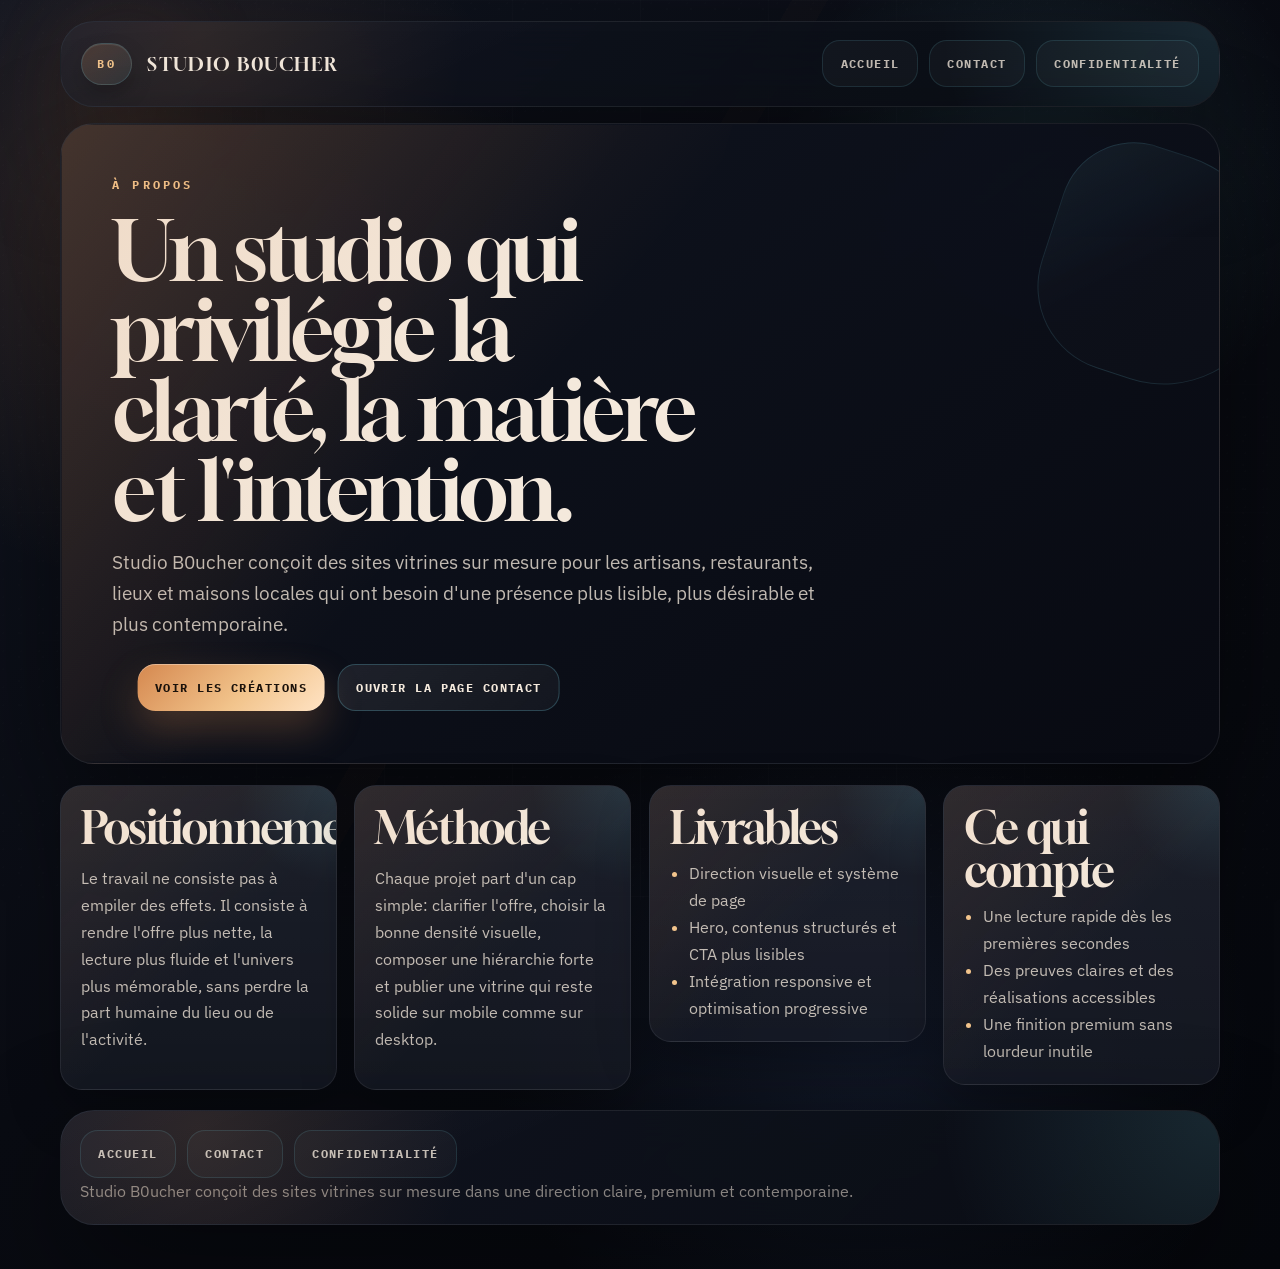
==== a-propos.html @ 5b560fc4 "Refine site direction and add static pages" ====
<!DOCTYPE html>
<html lang="fr">
  <head>
    <meta charset="UTF-8">
    <meta name="viewport" content="width=device-width, initial-scale=1.0">
    <meta
      name="description"
      content="D&eacute;couvrir Studio B0ucher, son approche, sa m&eacute;thode et sa direction visuelle pour concevoir des sites vitrines clairs, premium et sur mesure."
    >
    <meta name="robots" content="index,follow">
    <meta name="theme-color" content="#090b12">
    <meta property="og:locale" content="fr_FR">
    <meta property="og:type" content="website">
    <meta property="og:site_name" content="Studio B0ucher">
    <meta property="og:title" content="&Agrave; propos | Studio B0ucher">
    <meta property="og:description" content="D&eacute;couvrir Studio B0ucher, son approche, sa m&eacute;thode et sa direction visuelle pour concevoir des sites vitrines clairs, premium et sur mesure.">
    <meta property="og:url" content="https://openapi-routeur.github.io/MonSiteBreton/a-propos.html">
    <meta property="og:image" content="https://openapi-routeur.github.io/MonSiteBreton/assets/og-studio-b0ucher.png">
    <meta name="twitter:card" content="summary_large_image">
    <meta name="twitter:title" content="&Agrave; propos | Studio B0ucher">
    <meta name="twitter:description" content="D&eacute;couvrir Studio B0ucher, son approche, sa m&eacute;thode et sa direction visuelle pour concevoir des sites vitrines clairs, premium et sur mesure.">
    <meta name="twitter:image" content="https://openapi-routeur.github.io/MonSiteBreton/assets/og-studio-b0ucher.png">
    <title>&Agrave; propos | Studio B0ucher</title>
    <link rel="canonical" href="https://openapi-routeur.github.io/MonSiteBreton/a-propos.html">
    <link rel="icon" href="assets/favicon.svg" type="image/svg+xml" sizes="any">
    <link rel="icon" href="assets/favicon.png" type="image/png" sizes="64x64">
    <link rel="shortcut icon" href="favicon.ico" type="image/x-icon">
    <link rel="apple-touch-icon" href="assets/apple-touch-icon.png" sizes="180x180">
    <link rel="manifest" href="site.webmanifest">
    <link rel="preconnect" href="https://fonts.googleapis.com">
    <link rel="preconnect" href="https://fonts.gstatic.com" crossorigin>
    <link
      href="https://fonts.googleapis.com/css2?family=Gloock&family=IBM+Plex+Mono:wght@400;500;600;700&family=IBM+Plex+Sans:wght@400;500;600;700&display=swap"
      rel="stylesheet"
    >
    <link rel="stylesheet" href="assets/site-pages.css">
  </head>
  <body>
    <a class="skip-link" href="#contenu">Aller au contenu</a>
    <div class="page">
      <header class="shell card topbar">
        <a class="brand focus-ring" href="./index.html">
          <span class="brand-mark">B0</span>
          <span class="brand-copy">Studio B0ucher</span>
        </a>
        <nav class="nav" aria-label="Navigation principale">
          <a class="focus-ring" href="./index.html">Accueil</a>
          <a class="focus-ring" href="./contact.html">Contact</a>
          <a class="focus-ring" href="./politique-confidentialite.html">Confidentialit&eacute;</a>
        </nav>
      </header>

      <main class="shell" id="contenu">
        <section class="card card-strong hero">
          <p class="eyebrow">&Agrave; propos</p>
          <h1>Un studio qui privil&eacute;gie la clart&eacute;, la mati&egrave;re et l'intention.</h1>
          <p class="lead">
            Studio B0ucher con&ccedil;oit des sites vitrines sur mesure pour les
            artisans, restaurants, lieux et maisons locales qui ont besoin d'une
            pr&eacute;sence plus lisible, plus d&eacute;sirable et plus contemporaine.
          </p>
          <div class="hero-actions">
            <a class="button button-primary focus-ring" href="./index.html#creations">Voir les cr&eacute;ations</a>
            <a class="button button-secondary focus-ring" href="./contact.html">Ouvrir la page contact</a>
          </div>
        </section>

        <section class="grid grid-2">
          <article class="panel">
            <h2>Positionnement</h2>
            <p>
              Le travail ne consiste pas &agrave; empiler des effets. Il consiste &agrave;
              rendre l'offre plus nette, la lecture plus fluide et l'univers plus
              m&eacute;morable, sans perdre la part humaine du lieu ou de l'activit&eacute;.
            </p>
          </article>
          <article class="panel">
            <h2>M&eacute;thode</h2>
            <p>
              Chaque projet part d'un cap simple: clarifier l'offre, choisir la
              bonne densit&eacute; visuelle, composer une hi&eacute;rarchie forte et publier
              une vitrine qui reste solide sur mobile comme sur desktop.
            </p>
          </article>
          <article class="panel">
            <h2>Livrables</h2>
            <ul>
              <li>Direction visuelle et syst&egrave;me de page</li>
              <li>Hero, contenus structur&eacute;s et CTA plus lisibles</li>
              <li>Int&eacute;gration responsive et optimisation progressive</li>
            </ul>
          </article>
          <article class="panel">
            <h2>Ce qui compte</h2>
            <ul>
              <li>Une lecture rapide d&egrave;s les premi&egrave;res secondes</li>
              <li>Des preuves claires et des r&eacute;alisations accessibles</li>
              <li>Une finition premium sans lourdeur inutile</li>
            </ul>
          </article>
        </section>
      </main>

      <footer class="shell card footer">
        <nav class="nav" aria-label="Liens de pied de page">
          <a class="focus-ring" href="./index.html">Accueil</a>
          <a class="focus-ring" href="./contact.html">Contact</a>
          <a class="focus-ring" href="./politique-confidentialite.html">Confidentialit&eacute;</a>
        </nav>
        <p>Studio B0ucher con&ccedil;oit des sites vitrines sur mesure dans une direction claire, premium et contemporaine.</p>
      </footer>
    </div>
  </body>
</html>
---- assets/site-pages.css ----
:root {
  --ink-980: #05070c;
  --ink-950: #090b12;
  --ink-920: #101521;
  --ink-900: #151d2d;
  --ink-860: #1d2840;
  --text: #f4e9dc;
  --text-soft: rgba(244, 233, 220, 0.78);
  --text-muted: rgba(244, 233, 220, 0.54);
  --panel: rgba(17, 21, 33, 0.78);
  --panel-strong: rgba(12, 15, 24, 0.94);
  --panel-soft: rgba(255, 255, 255, 0.04);
  --line: rgba(255, 255, 255, 0.08);
  --line-strong: rgba(213, 136, 79, 0.24);
  --accent: #d5884f;
  --accent-soft: #f2c48c;
  --signal: #7de8ff;
  --signal-soft: rgba(125, 232, 255, 0.18);
  --shadow-xl: 0 40px 120px rgba(0, 0, 0, 0.48);
  --shadow-card: 0 22px 52px rgba(0, 0, 0, 0.26);
  --radius-xxl: 34px;
  --radius-xl: 26px;
  --radius-lg: 22px;
  --radius-md: 18px;
  --radius-pill: 999px;
  --max-width: 1160px;
  --font-display: "Gloock", "Times New Roman", serif;
  --font-body: "IBM Plex Sans", "Segoe UI", sans-serif;
  --font-accent: "IBM Plex Mono", "Courier New", monospace;
  --ease-decor: cubic-bezier(0.19, 1, 0.22, 1);
}

*,
*::before,
*::after {
  box-sizing: border-box;
}

html {
  scroll-behavior: smooth;
}

body {
  position: relative;
  margin: 0;
  min-height: 100vh;
  color: var(--text);
  font-family: var(--font-body);
  line-height: 1.68;
  background:
    radial-gradient(circle at 14% 18%, rgba(213, 136, 79, 0.2), transparent 24%),
    radial-gradient(circle at 82% 14%, rgba(125, 232, 255, 0.12), transparent 18%),
    radial-gradient(circle at 68% 82%, rgba(39, 55, 89, 0.32), transparent 28%),
    linear-gradient(140deg, var(--ink-920) 0%, var(--ink-950) 48%, var(--ink-980) 100%);
}

body::before,
body::after {
  content: "";
  position: fixed;
  inset: 0;
  pointer-events: none;
}

body::before {
  z-index: -2;
  background:
    linear-gradient(120deg, transparent 0, transparent 44%, rgba(213, 136, 79, 0.07) 44%, rgba(213, 136, 79, 0.07) 46%, transparent 46%, transparent 100%),
    linear-gradient(rgba(255, 255, 255, 0.04) 1px, transparent 1px),
    linear-gradient(90deg, rgba(255, 255, 255, 0.04) 1px, transparent 1px);
  background-size: auto, 128px 128px, 128px 128px;
  mask-image: radial-gradient(circle at center, black 56%, transparent 100%);
  opacity: 0.42;
}

body::after {
  z-index: -1;
  background-image:
    radial-gradient(circle at 18% 18%, rgba(255, 255, 255, 0.075) 0, rgba(255, 255, 255, 0.075) 1px, transparent 1px),
    radial-gradient(circle at 78% 38%, rgba(255, 255, 255, 0.05) 0, rgba(255, 255, 255, 0.05) 1px, transparent 1px);
  background-size: 18px 18px, 24px 24px;
  opacity: 0.08;
  mix-blend-mode: screen;
}

::selection {
  background: rgba(213, 136, 79, 0.34);
  color: white;
}

img {
  display: block;
  max-width: 100%;
}

a {
  color: inherit;
  text-decoration: none;
}

ul {
  margin: 0;
}

.skip-link {
  position: absolute;
  left: 1rem;
  top: -4rem;
  z-index: 1000;
  padding: 0.8rem 1rem;
  border-radius: var(--radius-pill);
  border: 1px solid rgba(125, 232, 255, 0.22);
  background: rgba(9, 11, 18, 0.96);
  color: white;
  font-family: var(--font-accent);
  font-size: 0.76rem;
  font-weight: 700;
  letter-spacing: 0.12em;
  text-transform: uppercase;
  transition: top 0.2s ease;
}

.skip-link:focus {
  top: 1rem;
}

.focus-ring:focus-visible {
  outline: 2px solid var(--signal);
  outline-offset: 4px;
}

.shell {
  width: min(calc(100% - 2rem), var(--max-width));
  margin: 0 auto;
}

.page {
  position: relative;
  isolation: isolate;
  padding: 1.3rem 0 2.8rem;
}

.page::before {
  content: "";
  position: absolute;
  left: max(1rem, calc(50% - 36rem));
  top: 0.8rem;
  width: 8rem;
  height: 28rem;
  border-radius: 999px;
  background: linear-gradient(180deg, rgba(213, 136, 79, 0.22), transparent 78%);
  filter: blur(44px);
  opacity: 0.55;
  pointer-events: none;
}

.card {
  position: relative;
  overflow: hidden;
  border: 1px solid var(--line);
  border-radius: var(--radius-xxl);
  background:
    linear-gradient(155deg, rgba(255, 255, 255, 0.04), transparent 38%),
    linear-gradient(135deg, rgba(17, 21, 33, 0.9), rgba(10, 13, 20, 0.96));
  box-shadow: var(--shadow-xl);
  backdrop-filter: blur(22px);
}

.card::before {
  content: "";
  position: absolute;
  inset: 0;
  background:
    radial-gradient(circle at top right, rgba(125, 232, 255, 0.12), transparent 24%),
    radial-gradient(circle at 12% 18%, rgba(213, 136, 79, 0.12), transparent 26%);
  pointer-events: none;
}

.card-strong {
  background:
    linear-gradient(125deg, rgba(213, 136, 79, 0.12), transparent 36%),
    linear-gradient(145deg, rgba(16, 21, 33, 0.96), rgba(8, 10, 18, 0.98));
}

.topbar,
.footer {
  animation: stage-rise 0.8s var(--ease-decor) both;
}

.topbar {
  display: grid;
  grid-template-columns: auto 1fr;
  align-items: center;
  gap: 1rem 1.25rem;
  padding: 1.15rem 1.25rem;
}

.brand {
  position: relative;
  display: inline-flex;
  align-items: center;
  gap: 0.95rem;
  text-decoration: none;
}

.brand-mark {
  display: inline-flex;
  min-width: 3.2rem;
  justify-content: center;
  padding: 0.6rem 0.78rem;
  border-radius: var(--radius-pill);
  border: 1px solid rgba(125, 232, 255, 0.16);
  background:
    linear-gradient(135deg, rgba(213, 136, 79, 0.18), rgba(125, 232, 255, 0.06)),
    rgba(255, 255, 255, 0.03);
  color: var(--accent-soft);
  font-family: var(--font-accent);
  font-size: 0.78rem;
  font-weight: 700;
  letter-spacing: 0.2em;
  text-transform: uppercase;
  box-shadow:
    inset 0 1px 0 rgba(255, 255, 255, 0.08),
    0 10px 22px rgba(0, 0, 0, 0.18);
}

.brand-copy {
  font-family: var(--font-display);
  font-size: clamp(1.1rem, 1.5vw, 1.38rem);
  letter-spacing: 0.08em;
  text-transform: uppercase;
}

.nav {
  display: flex;
  flex-wrap: wrap;
  justify-self: end;
  gap: 0.7rem;
}

.nav a,
.button {
  position: relative;
  display: inline-flex;
  align-items: center;
  justify-content: center;
  min-height: 2.95rem;
  padding: 0.74rem 1.08rem;
  border-radius: 18px;
  font-family: var(--font-accent);
  font-size: 0.75rem;
  font-weight: 700;
  letter-spacing: 0.12em;
  text-transform: uppercase;
  text-decoration: none;
  transition:
    transform 0.3s var(--ease-decor),
    border-color 0.3s ease,
    background-color 0.3s ease,
    color 0.3s ease,
    box-shadow 0.3s ease;
}

.nav a {
  border: 1px solid rgba(125, 232, 255, 0.12);
  background: rgba(255, 255, 255, 0.03);
  color: var(--text-soft);
}

.nav a:hover,
.nav a:focus-visible,
.button:hover,
.button:focus-visible {
  transform: translateY(-2px);
}

.nav a:hover,
.nav a:focus-visible {
  border-color: rgba(213, 136, 79, 0.26);
  background: rgba(255, 255, 255, 0.05);
  color: white;
}

.button-primary {
  background-image: linear-gradient(135deg, var(--accent), var(--accent-soft) 58%, #ffe3c4);
  box-shadow:
    0 18px 38px rgba(213, 136, 79, 0.28),
    inset 0 1px 0 rgba(255, 255, 255, 0.34);
  color: #1b120b;
}

.button-secondary {
  border: 1px solid rgba(125, 232, 255, 0.22);
  background:
    linear-gradient(135deg, rgba(255, 255, 255, 0.06), rgba(255, 255, 255, 0.02)),
    rgba(255, 255, 255, 0.02);
  color: var(--text);
}

main.shell {
  animation: stage-rise 0.9s var(--ease-decor) 0.12s both;
}

.hero {
  position: relative;
  margin-top: 1rem;
  padding: clamp(2rem, 4vw, 3.2rem);
}

.hero::before {
  content: "";
  position: absolute;
  inset: 1px 42% 1px 1px;
  background: linear-gradient(130deg, rgba(213, 136, 79, 0.16), transparent 58%);
  clip-path: polygon(0 0, 100% 0, 72% 100%, 0 100%);
  pointer-events: none;
}

.hero::after {
  content: "";
  position: absolute;
  right: -3.5rem;
  top: 1.8rem;
  width: clamp(10rem, 18vw, 15rem);
  height: clamp(10rem, 18vw, 15rem);
  border-radius: 38% 62% 56% 44%;
  border: 1px solid rgba(125, 232, 255, 0.14);
  background:
    linear-gradient(135deg, rgba(125, 232, 255, 0.08), transparent 46%),
    rgba(255, 255, 255, 0.01);
  transform: rotate(18deg);
  opacity: 0.82;
  pointer-events: none;
}

.eyebrow {
  margin: 0;
  color: var(--accent-soft);
  font-family: var(--font-accent);
  font-size: 0.75rem;
  font-weight: 700;
  letter-spacing: 0.26em;
  text-transform: uppercase;
}

h1,
h2,
h3 {
  margin: 0;
  font-family: var(--font-display);
  font-weight: 400;
  letter-spacing: -0.04em;
  line-height: 0.96;
}

h1 {
  margin-top: 1rem;
  max-width: 11ch;
  font-size: clamp(2.7rem, 7vw, 5.2rem);
}

h2 {
  font-size: clamp(1.75rem, 3.6vw, 2.8rem);
}

h3 {
  line-height: 1.02;
}

.lead {
  max-width: 46rem;
  margin-top: 1rem;
  color: var(--text-soft);
  font-size: clamp(1.04rem, 2vw, 1.16rem);
}

.hero-actions {
  display: flex;
  flex-wrap: wrap;
  gap: 0.85rem;
  margin-top: 1.5rem;
  transform: translateX(clamp(0rem, 2vw, 1.6rem));
}

.grid {
  display: grid;
  gap: 1.1rem;
  margin-top: 1.35rem;
}

.grid-2 {
  grid-template-columns: repeat(auto-fit, minmax(250px, 1fr));
  align-items: start;
}

.grid > * {
  animation: panel-rise 0.82s var(--ease-decor) both;
}

.grid > *:nth-child(1) {
  animation-delay: 0.18s;
}

.grid > *:nth-child(2) {
  animation-delay: 0.28s;
}

.grid > *:nth-child(3) {
  animation-delay: 0.38s;
}

.grid > *:nth-child(4) {
  animation-delay: 0.48s;
}

.grid > *:nth-child(5) {
  animation-delay: 0.58s;
}

.grid > *:nth-child(6) {
  animation-delay: 0.68s;
}

.panel {
  position: relative;
  overflow: hidden;
  padding: 1.25rem;
  border-radius: var(--radius-lg);
  border: 1px solid var(--line);
  background:
    linear-gradient(180deg, rgba(255, 255, 255, 0.06), rgba(255, 255, 255, 0.02)),
    var(--panel);
  box-shadow: var(--shadow-card);
  transition:
    transform 0.4s var(--ease-decor),
    border-color 0.35s ease,
    box-shadow 0.35s ease;
}

.panel::before {
  content: "";
  position: absolute;
  inset: 0;
  background:
    linear-gradient(135deg, rgba(213, 136, 79, 0.11), transparent 56%),
    radial-gradient(circle at top right, rgba(125, 232, 255, 0.11), transparent 24%);
  pointer-events: none;
}

.panel:hover,
.panel:focus-within {
  transform: translateY(-6px) rotate(-0.35deg);
  border-color: var(--line-strong);
  box-shadow:
    0 26px 62px rgba(0, 0, 0, 0.34),
    0 0 0 1px rgba(213, 136, 79, 0.1);
}

.panel h2,
.panel h3 {
  margin-bottom: 0.7rem;
}

.panel p,
.panel li {
  position: relative;
  color: var(--text-soft);
}

.panel ul {
  margin-top: 0.7rem;
  padding-left: 1.2rem;
}

.panel li::marker {
  color: var(--accent-soft);
}

.note {
  position: relative;
  overflow: hidden;
  padding: 1.1rem 1.2rem 1.1rem 1.35rem;
  border-radius: var(--radius-md);
  border: 1px solid rgba(125, 232, 255, 0.18);
  background:
    linear-gradient(135deg, rgba(213, 136, 79, 0.12), transparent 65%),
    rgba(10, 13, 20, 0.74);
  color: var(--text-soft);
  box-shadow: var(--shadow-card);
}

.note::before {
  content: "";
  position: absolute;
  left: 0;
  top: 1rem;
  bottom: 1rem;
  width: 3px;
  border-radius: 999px;
  background: linear-gradient(180deg, var(--accent), var(--signal));
}

.footer {
  margin-top: 1.25rem;
  padding: 1.2rem;
  animation-delay: 0.22s;
}

.footer p {
  margin: 0;
  color: var(--text-muted);
}

@keyframes stage-rise {
  from {
    opacity: 0;
    transform: translateY(28px);
    filter: blur(10px);
  }

  to {
    opacity: 1;
    transform: translateY(0);
    filter: blur(0);
  }
}

@keyframes panel-rise {
  from {
    opacity: 0;
    transform: translateY(20px) scale(0.985);
    filter: blur(10px);
  }

  to {
    opacity: 1;
    transform: translateY(0) scale(1);
    filter: blur(0);
  }
}

@media (min-width: 860px) {
  .grid-2 > .panel:nth-child(even) {
    transform: translateY(2rem);
  }

  .grid-2 > .panel:nth-child(even):hover,
  .grid-2 > .panel:nth-child(even):focus-within {
    transform: translateY(calc(2rem - 6px)) rotate(0.3deg);
  }
}

@media (max-width: 760px) {
  .topbar {
    grid-template-columns: 1fr;
  }

  .nav {
    justify-self: start;
  }

  .hero {
    padding: 1.8rem 1.25rem 1.6rem;
  }

  .hero::before {
    inset: 1px 26% 1px 1px;
  }

  .hero::after {
    right: -2rem;
    top: auto;
    bottom: -2rem;
    opacity: 0.52;
  }

  .hero-actions {
    transform: none;
  }
}

@media (prefers-reduced-motion: reduce) {
  html {
    scroll-behavior: auto;
  }

  *,
  *::before,
  *::after {
    animation-duration: 0.01ms !important;
    animation-iteration-count: 1 !important;
    transition-duration: 0.01ms !important;
  }
}
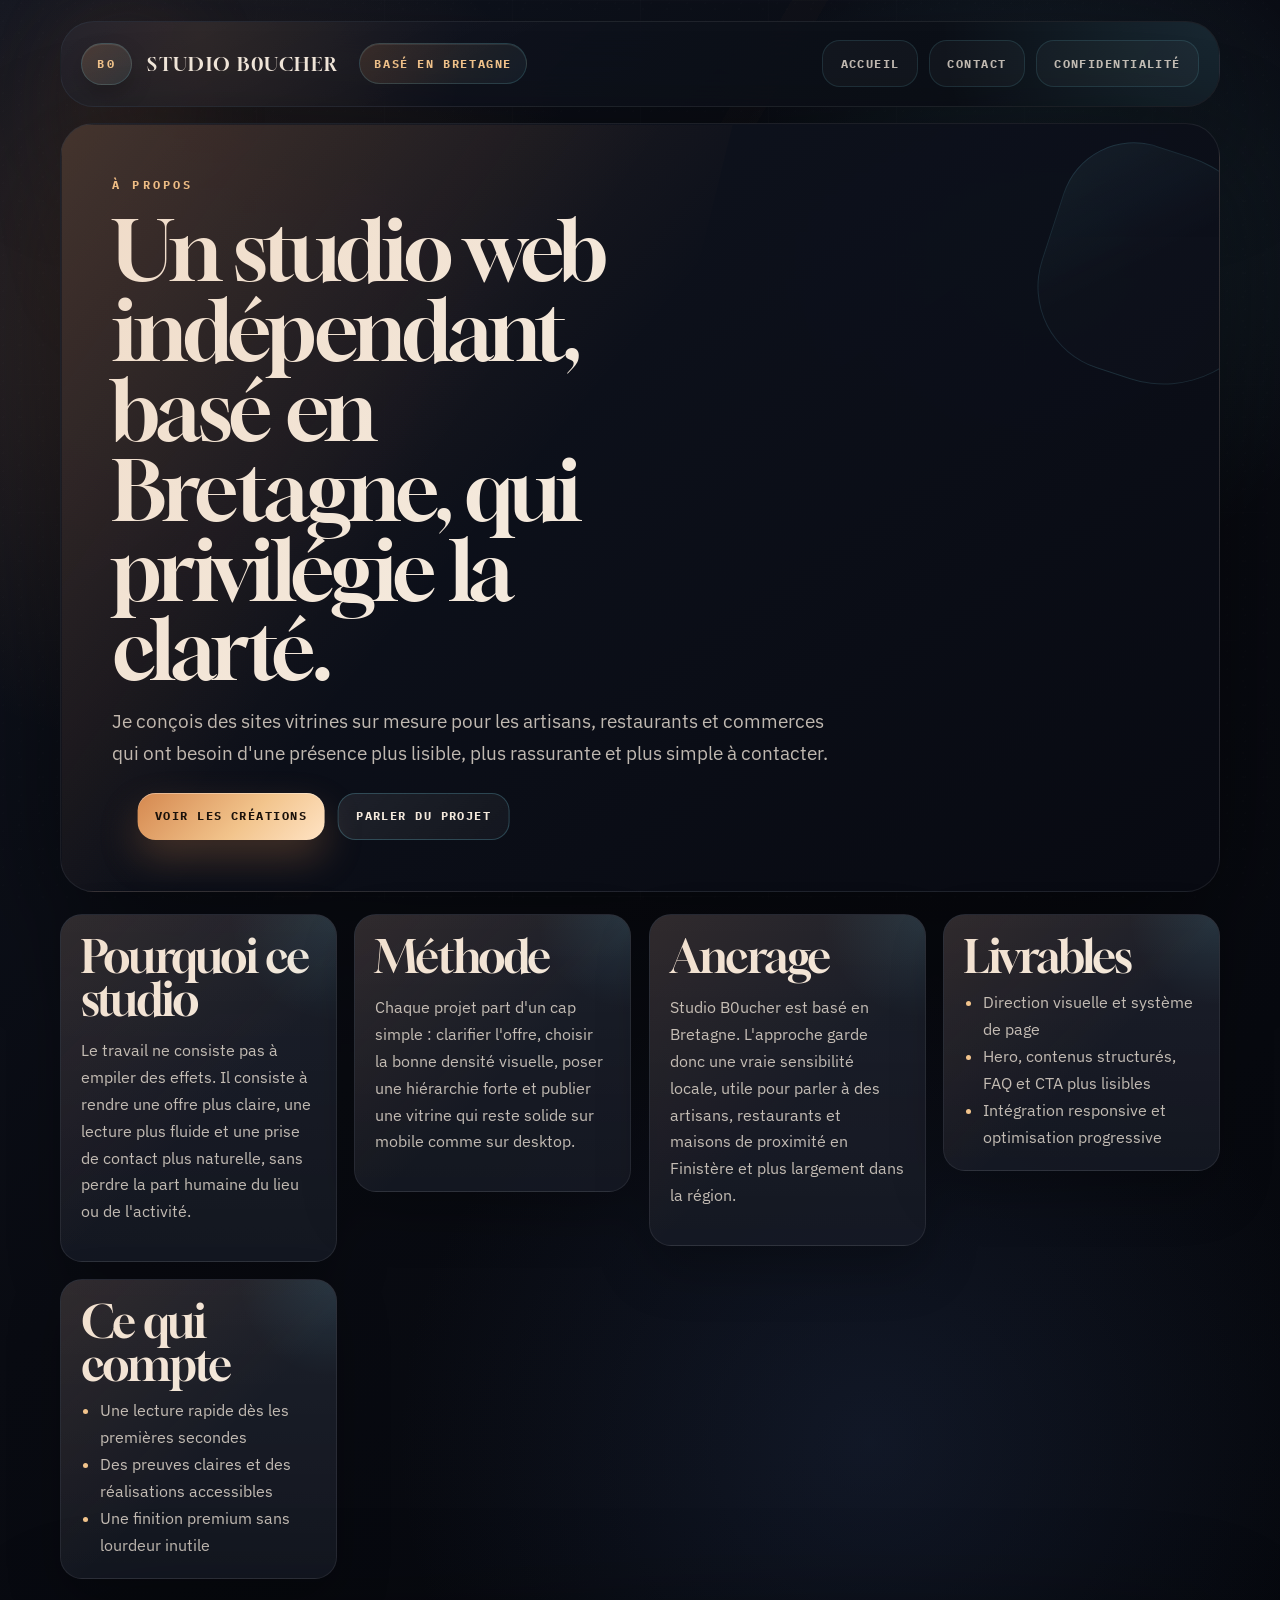
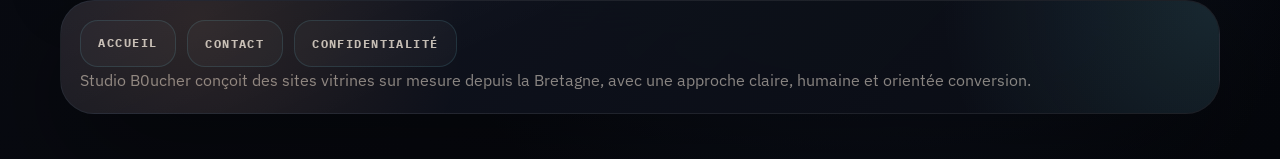
==== commit 1014da4b: "Add phase 1 conversion updates and pricing" ====
--- a/a-propos.html
+++ b/a-propos.html
@@ -5,22 +5,22 @@
     <meta name="viewport" content="width=device-width, initial-scale=1.0">
     <meta
       name="description"
-      content="D&eacute;couvrir Studio B0ucher, son approche, sa m&eacute;thode et sa direction visuelle pour concevoir des sites vitrines clairs, premium et sur mesure."
+      content="D&eacute;couvrir Studio B0ucher, studio web ind&eacute;pendant bas&eacute; en Bretagne, sa m&eacute;thode et son approche pour concevoir des sites vitrines clairs et sur mesure."
     >
     <meta name="robots" content="index,follow">
     <meta name="theme-color" content="#090b12">
     <meta property="og:locale" content="fr_FR">
     <meta property="og:type" content="website">
     <meta property="og:site_name" content="Studio B0ucher">
-    <meta property="og:title" content="&Agrave; propos | Studio B0ucher">
-    <meta property="og:description" content="D&eacute;couvrir Studio B0ucher, son approche, sa m&eacute;thode et sa direction visuelle pour concevoir des sites vitrines clairs, premium et sur mesure.">
+    <meta property="og:title" content="&Agrave; propos | Studio B0ucher, studio web en Bretagne">
+    <meta property="og:description" content="Studio web ind&eacute;pendant bas&eacute; en Bretagne, sp&eacute;cialis&eacute; dans les sites vitrines pour artisans, restaurants et commerces locaux.">
     <meta property="og:url" content="https://openapi-routeur.github.io/MonSiteBreton/a-propos.html">
     <meta property="og:image" content="https://openapi-routeur.github.io/MonSiteBreton/assets/og-studio-b0ucher.png">
     <meta name="twitter:card" content="summary_large_image">
-    <meta name="twitter:title" content="&Agrave; propos | Studio B0ucher">
-    <meta name="twitter:description" content="D&eacute;couvrir Studio B0ucher, son approche, sa m&eacute;thode et sa direction visuelle pour concevoir des sites vitrines clairs, premium et sur mesure.">
+    <meta name="twitter:title" content="&Agrave; propos | Studio B0ucher, studio web en Bretagne">
+    <meta name="twitter:description" content="Studio web ind&eacute;pendant bas&eacute; en Bretagne, sp&eacute;cialis&eacute; dans les sites vitrines pour artisans, restaurants et commerces locaux.">
     <meta name="twitter:image" content="https://openapi-routeur.github.io/MonSiteBreton/assets/og-studio-b0ucher.png">
-    <title>&Agrave; propos | Studio B0ucher</title>
+    <title>&Agrave; propos | Studio B0ucher, studio web en Bretagne</title>
     <link rel="canonical" href="https://openapi-routeur.github.io/MonSiteBreton/a-propos.html">
     <link rel="icon" href="assets/favicon.svg" type="image/svg+xml" sizes="any">
     <link rel="icon" href="assets/favicon.png" type="image/png" sizes="64x64">
@@ -43,6 +43,7 @@
           <span class="brand-mark">B0</span>
           <span class="brand-copy">Studio B0ucher</span>
         </a>
+        <span class="inline-chip">Bas&eacute; en Bretagne</span>
         <nav class="nav" aria-label="Navigation principale">
           <a class="focus-ring" href="./index.html">Accueil</a>
           <a class="focus-ring" href="./contact.html">Contact</a>
@@ -53,40 +54,49 @@
       <main class="shell" id="contenu">
         <section class="card card-strong hero">
           <p class="eyebrow">&Agrave; propos</p>
-          <h1>Un studio qui privil&eacute;gie la clart&eacute;, la mati&egrave;re et l'intention.</h1>
+          <h1>Un studio web ind&eacute;pendant, bas&eacute; en Bretagne, qui privil&eacute;gie la clart&eacute;.</h1>
           <p class="lead">
-            Studio B0ucher con&ccedil;oit des sites vitrines sur mesure pour les
-            artisans, restaurants, lieux et maisons locales qui ont besoin d'une
-            pr&eacute;sence plus lisible, plus d&eacute;sirable et plus contemporaine.
+            Je con&ccedil;ois des sites vitrines sur mesure pour les artisans,
+            restaurants et commerces qui ont besoin d'une pr&eacute;sence plus lisible,
+            plus rassurante et plus simple &agrave; contacter.
           </p>
           <div class="hero-actions">
             <a class="button button-primary focus-ring" href="./index.html#creations">Voir les cr&eacute;ations</a>
-            <a class="button button-secondary focus-ring" href="./contact.html">Ouvrir la page contact</a>
+            <a class="button button-secondary focus-ring" href="./contact.html">Parler du projet</a>
           </div>
         </section>
 
         <section class="grid grid-2">
           <article class="panel">
-            <h2>Positionnement</h2>
+            <h2>Pourquoi ce studio</h2>
             <p>
               Le travail ne consiste pas &agrave; empiler des effets. Il consiste &agrave;
-              rendre l'offre plus nette, la lecture plus fluide et l'univers plus
-              m&eacute;morable, sans perdre la part humaine du lieu ou de l'activit&eacute;.
+              rendre une offre plus claire, une lecture plus fluide et une prise
+              de contact plus naturelle, sans perdre la part humaine du lieu ou de
+              l'activit&eacute;.
             </p>
           </article>
           <article class="panel">
             <h2>M&eacute;thode</h2>
             <p>
-              Chaque projet part d'un cap simple: clarifier l'offre, choisir la
-              bonne densit&eacute; visuelle, composer une hi&eacute;rarchie forte et publier
+              Chaque projet part d'un cap simple : clarifier l'offre, choisir la
+              bonne densit&eacute; visuelle, poser une hi&eacute;rarchie forte et publier
               une vitrine qui reste solide sur mobile comme sur desktop.
+            </p>
+          </article>
+          <article class="panel">
+            <h2>Ancrage</h2>
+            <p>
+              Studio B0ucher est bas&eacute; en Bretagne. L'approche garde donc une vraie
+              sensibilit&eacute; locale, utile pour parler &agrave; des artisans, restaurants
+              et maisons de proximit&eacute; en Finist&egrave;re et plus largement dans la r&eacute;gion.
             </p>
           </article>
           <article class="panel">
             <h2>Livrables</h2>
             <ul>
               <li>Direction visuelle et syst&egrave;me de page</li>
-              <li>Hero, contenus structur&eacute;s et CTA plus lisibles</li>
+              <li>Hero, contenus structur&eacute;s, FAQ et CTA plus lisibles</li>
               <li>Int&eacute;gration responsive et optimisation progressive</li>
             </ul>
           </article>
@@ -107,7 +117,7 @@
           <a class="focus-ring" href="./contact.html">Contact</a>
           <a class="focus-ring" href="./politique-confidentialite.html">Confidentialit&eacute;</a>
         </nav>
-        <p>Studio B0ucher con&ccedil;oit des sites vitrines sur mesure dans une direction claire, premium et contemporaine.</p>
+        <p>Studio B0ucher con&ccedil;oit des sites vitrines sur mesure depuis la Bretagne, avec une approche claire, humaine et orient&eacute;e conversion.</p>
       </footer>
     </div>
   </body>
--- a/assets/site-pages.css
+++ b/assets/site-pages.css
@@ -592,3 +592,29 @@
     transition-duration: 0.01ms !important;
   }
 }
+.inline-chip{display:inline-flex;align-items:center;justify-self:start;padding:.62rem .9rem;border:1px solid rgba(125,232,255,.16);border-radius:999px;background:linear-gradient(135deg,rgba(213,136,79,.16),rgba(125,232,255,.06));font-family:var(--font-accent);font-size:.72rem;font-weight:700;letter-spacing:.14em;text-transform:uppercase;color:var(--accent-soft);box-shadow:inset 0 1px 0 rgba(255,255,255,.08)}
+.contact-hero-grid{display:grid;gap:1.25rem;align-items:start}
+.contact-points-list{display:grid;gap:.8rem;padding-left:1.2rem;margin-top:1.4rem}
+.contact-points-list li::marker{color:var(--accent-soft)}
+.contact-points-list li{color:var(--text-soft);line-height:1.7}
+.contact-form-shell{position:relative;display:grid;gap:1rem;padding:1.35rem;border-radius:var(--radius-xl);border:1px solid rgba(125,232,255,.14);background:linear-gradient(145deg,rgba(255,255,255,.06),rgba(255,255,255,.02)),rgba(8,12,20,.58);box-shadow:0 24px 58px rgba(0,0,0,.26),inset 0 1px 0 rgba(255,255,255,.08);backdrop-filter:blur(16px)}
+.contact-form-shell::before{content:"";position:absolute;inset:0;border-radius:inherit;background:radial-gradient(circle at top right,rgba(125,232,255,.16),transparent 24%),linear-gradient(135deg,rgba(213,136,79,.12),transparent 56%);pointer-events:none}
+.contact-form-header,.contact-form-grid,.contact-form-actions,.form-status{position:relative;z-index:1}
+.contact-form-intro{margin:0;color:var(--text-soft);line-height:1.6}
+.contact-form-grid{display:grid;gap:.9rem}
+.form-field{display:grid;gap:.45rem}
+.form-field span{font-family:var(--font-accent);font-size:.72rem;font-weight:700;letter-spacing:.12em;text-transform:uppercase;color:var(--accent-soft)}
+.form-field input,.form-field textarea{width:100%;border:1px solid rgba(255,248,238,.12);border-radius:18px;padding:.95rem 1rem;background:rgba(8,12,20,.7);color:var(--text-light);box-shadow:inset 0 1px 0 rgba(255,255,255,.04);transition:border-color .25s ease,box-shadow .25s ease}
+.form-field input::placeholder,.form-field textarea::placeholder{color:rgba(244,233,220,.38)}
+.form-field input:focus,.form-field textarea:focus{outline:none;border-color:rgba(125,232,255,.44);box-shadow:0 0 0 3px rgba(125,232,255,.12),inset 0 1px 0 rgba(255,255,255,.04)}
+.form-field textarea{min-height:8rem;resize:vertical}
+.form-field-full{grid-column:1/-1}
+.contact-form-actions{display:flex;flex-wrap:wrap;gap:.9rem;align-items:center}
+.text-link{font-family:var(--font-accent);font-size:.76rem;font-weight:700;letter-spacing:.12em;text-transform:uppercase;color:var(--text);transition:color .25s ease}
+.text-link:hover,.text-link:focus-visible{color:#fff}
+.form-status{min-height:1.5rem;margin:0;color:var(--text-soft);line-height:1.6}
+.form-status[data-tone=success]{color:#c8ffd8}
+.form-status[data-tone=warning]{color:#ffd3a1}
+.form-status[data-tone=info]{color:#ccefff}
+@media (min-width:900px){.topbar{grid-template-columns:auto auto 1fr}.contact-hero-grid{grid-template-columns:minmax(0,.98fr) minmax(340px,1.02fr)}.contact-form-grid{grid-template-columns:repeat(2,minmax(0,1fr))}}
+@media (max-width:899px){.inline-chip{display:none}}
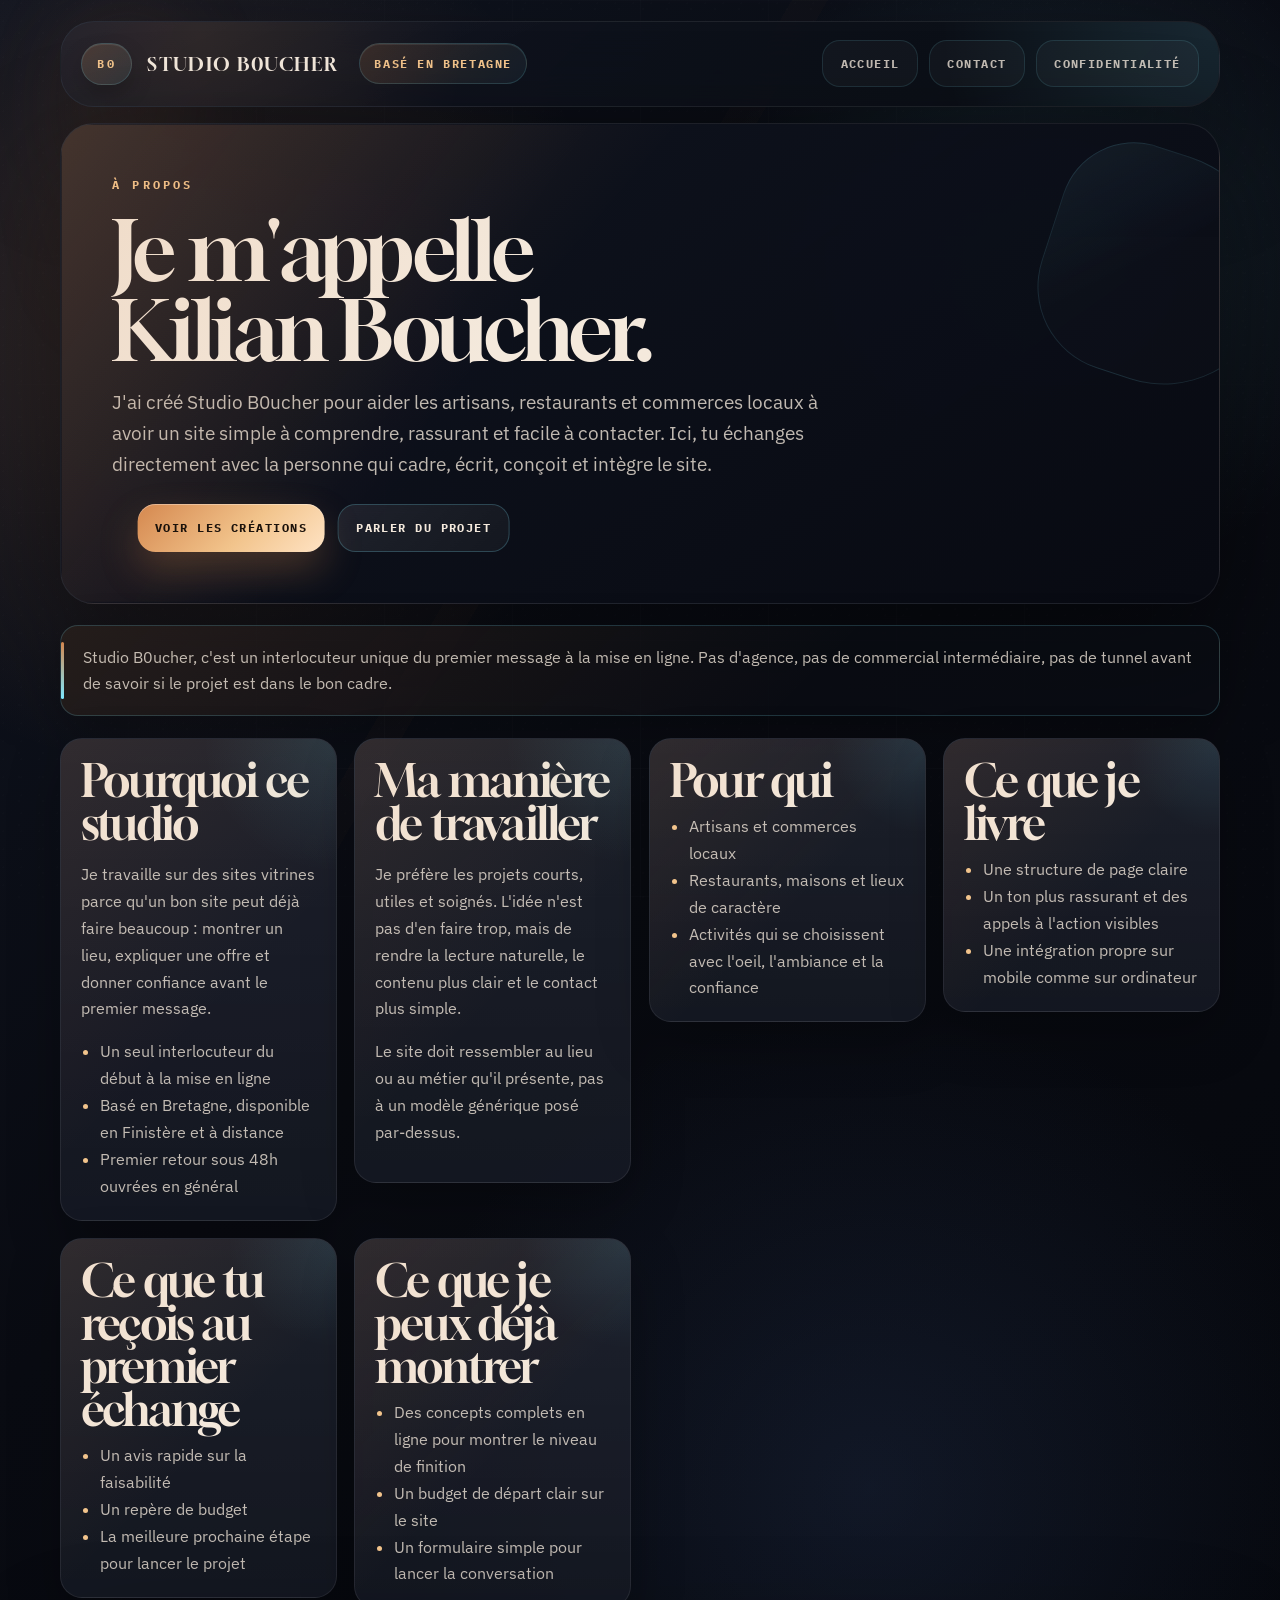
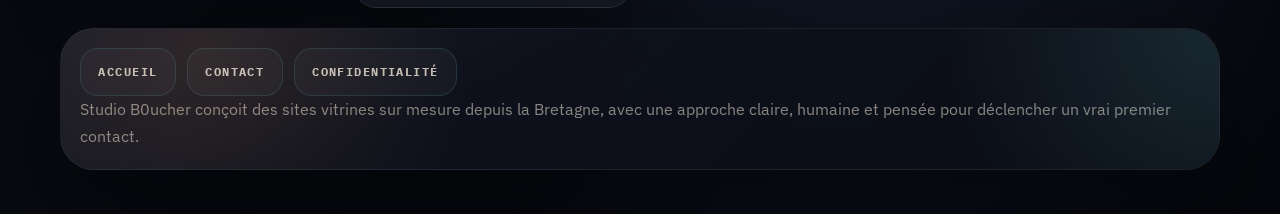
==== commit df8b51ca: "Add deployment essentials and self-host fonts" ====
--- a/a-propos.html
+++ b/a-propos.html
@@ -27,12 +27,7 @@
     <link rel="shortcut icon" href="favicon.ico" type="image/x-icon">
     <link rel="apple-touch-icon" href="assets/apple-touch-icon.png" sizes="180x180">
     <link rel="manifest" href="site.webmanifest">
-    <link rel="preconnect" href="https://fonts.googleapis.com">
-    <link rel="preconnect" href="https://fonts.gstatic.com" crossorigin>
-    <link
-      href="https://fonts.googleapis.com/css2?family=Gloock&family=IBM+Plex+Mono:wght@400;500;600;700&family=IBM+Plex+Sans:wght@400;500;600;700&display=swap"
-      rel="stylesheet"
-    >
+    <link rel="stylesheet" href="assets/fonts.css">
     <link rel="stylesheet" href="assets/site-pages.css">
   </head>
   <body>
@@ -54,11 +49,12 @@
       <main class="shell" id="contenu">
         <section class="card card-strong hero">
           <p class="eyebrow">&Agrave; propos</p>
-          <h1>Un studio web ind&eacute;pendant, bas&eacute; en Bretagne, qui privil&eacute;gie la clart&eacute;.</h1>
+          <h1>Je m'appelle Kilian Boucher.</h1>
           <p class="lead">
-            Je con&ccedil;ois des sites vitrines sur mesure pour les artisans,
-            restaurants et commerces qui ont besoin d'une pr&eacute;sence plus lisible,
-            plus rassurante et plus simple &agrave; contacter.
+            J'ai cr&eacute;&eacute; Studio B0ucher pour aider les artisans, restaurants et
+            commerces locaux &agrave; avoir un site simple &agrave; comprendre, rassurant et
+            facile &agrave; contacter. Ici, tu &eacute;changes directement avec la personne
+            qui cadre, &eacute;crit, con&ccedil;oit et int&egrave;gre le site.
           </p>
           <div class="hero-actions">
             <a class="button button-primary focus-ring" href="./index.html#creations">Voir les cr&eacute;ations</a>
@@ -66,46 +62,70 @@
           </div>
         </section>
 
+        <section class="grid">
+          <div class="note">
+            Studio B0ucher, c'est un interlocuteur unique du premier message &agrave;
+            la mise en ligne. Pas d'agence, pas de commercial interm&eacute;diaire, pas
+            de tunnel avant de savoir si le projet est dans le bon cadre.
+          </div>
+        </section>
+
         <section class="grid grid-2">
           <article class="panel">
             <h2>Pourquoi ce studio</h2>
             <p>
-              Le travail ne consiste pas &agrave; empiler des effets. Il consiste &agrave;
-              rendre une offre plus claire, une lecture plus fluide et une prise
-              de contact plus naturelle, sans perdre la part humaine du lieu ou de
-              l'activit&eacute;.
+              Je travaille sur des sites vitrines parce qu'un bon site peut d&eacute;j&agrave;
+              faire beaucoup : montrer un lieu, expliquer une offre et donner
+              confiance avant le premier message.
+            </p>
+            <ul>
+              <li>Un seul interlocuteur du d&eacute;but &agrave; la mise en ligne</li>
+              <li>Bas&eacute; en Bretagne, disponible en Finist&egrave;re et &agrave; distance</li>
+              <li>Premier retour sous 48h ouvr&eacute;es en g&eacute;n&eacute;ral</li>
+            </ul>
+          </article>
+          <article class="panel">
+            <h2>Ma mani&egrave;re de travailler</h2>
+            <p>
+              Je pr&eacute;f&egrave;re les projets courts, utiles et soign&eacute;s. L'id&eacute;e n'est
+              pas d'en faire trop, mais de rendre la lecture naturelle, le contenu
+              plus clair et le contact plus simple.
+            </p>
+            <p>
+              Le site doit ressembler au lieu ou au m&eacute;tier qu'il pr&eacute;sente, pas
+              &agrave; un mod&egrave;le g&eacute;n&eacute;rique pos&eacute; par-dessus.
             </p>
           </article>
           <article class="panel">
-            <h2>M&eacute;thode</h2>
-            <p>
-              Chaque projet part d'un cap simple : clarifier l'offre, choisir la
-              bonne densit&eacute; visuelle, poser une hi&eacute;rarchie forte et publier
-              une vitrine qui reste solide sur mobile comme sur desktop.
-            </p>
-          </article>
-          <article class="panel">
-            <h2>Ancrage</h2>
-            <p>
-              Studio B0ucher est bas&eacute; en Bretagne. L'approche garde donc une vraie
-              sensibilit&eacute; locale, utile pour parler &agrave; des artisans, restaurants
-              et maisons de proximit&eacute; en Finist&egrave;re et plus largement dans la r&eacute;gion.
-            </p>
-          </article>
-          <article class="panel">
-            <h2>Livrables</h2>
+            <h2>Pour qui</h2>
             <ul>
-              <li>Direction visuelle et syst&egrave;me de page</li>
-              <li>Hero, contenus structur&eacute;s, FAQ et CTA plus lisibles</li>
-              <li>Int&eacute;gration responsive et optimisation progressive</li>
+              <li>Artisans et commerces locaux</li>
+              <li>Restaurants, maisons et lieux de caract&egrave;re</li>
+              <li>Activit&eacute;s qui se choisissent avec l'oeil, l'ambiance et la confiance</li>
             </ul>
           </article>
           <article class="panel">
-            <h2>Ce qui compte</h2>
+            <h2>Ce que je livre</h2>
             <ul>
-              <li>Une lecture rapide d&egrave;s les premi&egrave;res secondes</li>
-              <li>Des preuves claires et des r&eacute;alisations accessibles</li>
-              <li>Une finition premium sans lourdeur inutile</li>
+              <li>Une structure de page claire</li>
+              <li>Un ton plus rassurant et des appels &agrave; l'action visibles</li>
+              <li>Une int&eacute;gration propre sur mobile comme sur ordinateur</li>
+            </ul>
+          </article>
+          <article class="panel">
+            <h2>Ce que tu re&ccedil;ois au premier &eacute;change</h2>
+            <ul>
+              <li>Un avis rapide sur la faisabilit&eacute;</li>
+              <li>Un rep&egrave;re de budget</li>
+              <li>La meilleure prochaine &eacute;tape pour lancer le projet</li>
+            </ul>
+          </article>
+          <article class="panel">
+            <h2>Ce que je peux d&eacute;j&agrave; montrer</h2>
+            <ul>
+              <li>Des concepts complets en ligne pour montrer le niveau de finition</li>
+              <li>Un budget de d&eacute;part clair sur le site</li>
+              <li>Un formulaire simple pour lancer la conversation</li>
             </ul>
           </article>
         </section>
@@ -117,7 +137,7 @@
           <a class="focus-ring" href="./contact.html">Contact</a>
           <a class="focus-ring" href="./politique-confidentialite.html">Confidentialit&eacute;</a>
         </nav>
-        <p>Studio B0ucher con&ccedil;oit des sites vitrines sur mesure depuis la Bretagne, avec une approche claire, humaine et orient&eacute;e conversion.</p>
+        <p>Studio B0ucher con&ccedil;oit des sites vitrines sur mesure depuis la Bretagne, avec une approche claire, humaine et pens&eacute;e pour d&eacute;clencher un vrai premier contact.</p>
       </footer>
     </div>
   </body>
--- a/assets/fonts.css
+++ b/assets/fonts.css
@@ -0,0 +1,87 @@
+@font-face {
+  font-family: "Gloock";
+  font-style: normal;
+  font-weight: 400;
+  font-display: swap;
+  src: url("./fonts/gloock-400-latin.woff2") format("woff2");
+}
+
+@font-face {
+  font-family: "IBM Plex Mono";
+  font-style: normal;
+  font-weight: 400;
+  font-display: swap;
+  src: url("./fonts/ibm-plex-mono-400-latin.woff2") format("woff2");
+}
+
+@font-face {
+  font-family: "IBM Plex Mono";
+  font-style: normal;
+  font-weight: 500;
+  font-display: swap;
+  src: url("./fonts/ibm-plex-mono-500-latin.woff2") format("woff2");
+}
+
+@font-face {
+  font-family: "IBM Plex Mono";
+  font-style: normal;
+  font-weight: 600;
+  font-display: swap;
+  src: url("./fonts/ibm-plex-mono-600-latin.woff2") format("woff2");
+}
+
+@font-face {
+  font-family: "IBM Plex Mono";
+  font-style: normal;
+  font-weight: 700;
+  font-display: swap;
+  src: url("./fonts/ibm-plex-mono-700-latin.woff2") format("woff2");
+}
+
+@font-face {
+  font-family: "IBM Plex Sans";
+  font-style: normal;
+  font-weight: 400;
+  font-display: swap;
+  src: url("./fonts/ibm-plex-sans-400-latin.woff2") format("woff2");
+}
+
+@font-face {
+  font-family: "IBM Plex Sans";
+  font-style: normal;
+  font-weight: 500;
+  font-display: swap;
+  src: url("./fonts/ibm-plex-sans-500-latin.woff2") format("woff2");
+}
+
+@font-face {
+  font-family: "IBM Plex Sans";
+  font-style: normal;
+  font-weight: 600;
+  font-display: swap;
+  src: url("./fonts/ibm-plex-sans-600-latin.woff2") format("woff2");
+}
+
+@font-face {
+  font-family: "IBM Plex Sans";
+  font-style: normal;
+  font-weight: 700;
+  font-display: swap;
+  src: url("./fonts/ibm-plex-sans-700-latin.woff2") format("woff2");
+}
+
+@font-face {
+  font-family: "Playfair Display";
+  font-style: normal;
+  font-weight: 600;
+  font-display: swap;
+  src: url("./fonts/playfair-display-600-latin.woff2") format("woff2");
+}
+
+@font-face {
+  font-family: "Playfair Display";
+  font-style: normal;
+  font-weight: 700;
+  font-display: swap;
+  src: url("./fonts/playfair-display-700-latin.woff2") format("woff2");
+}
